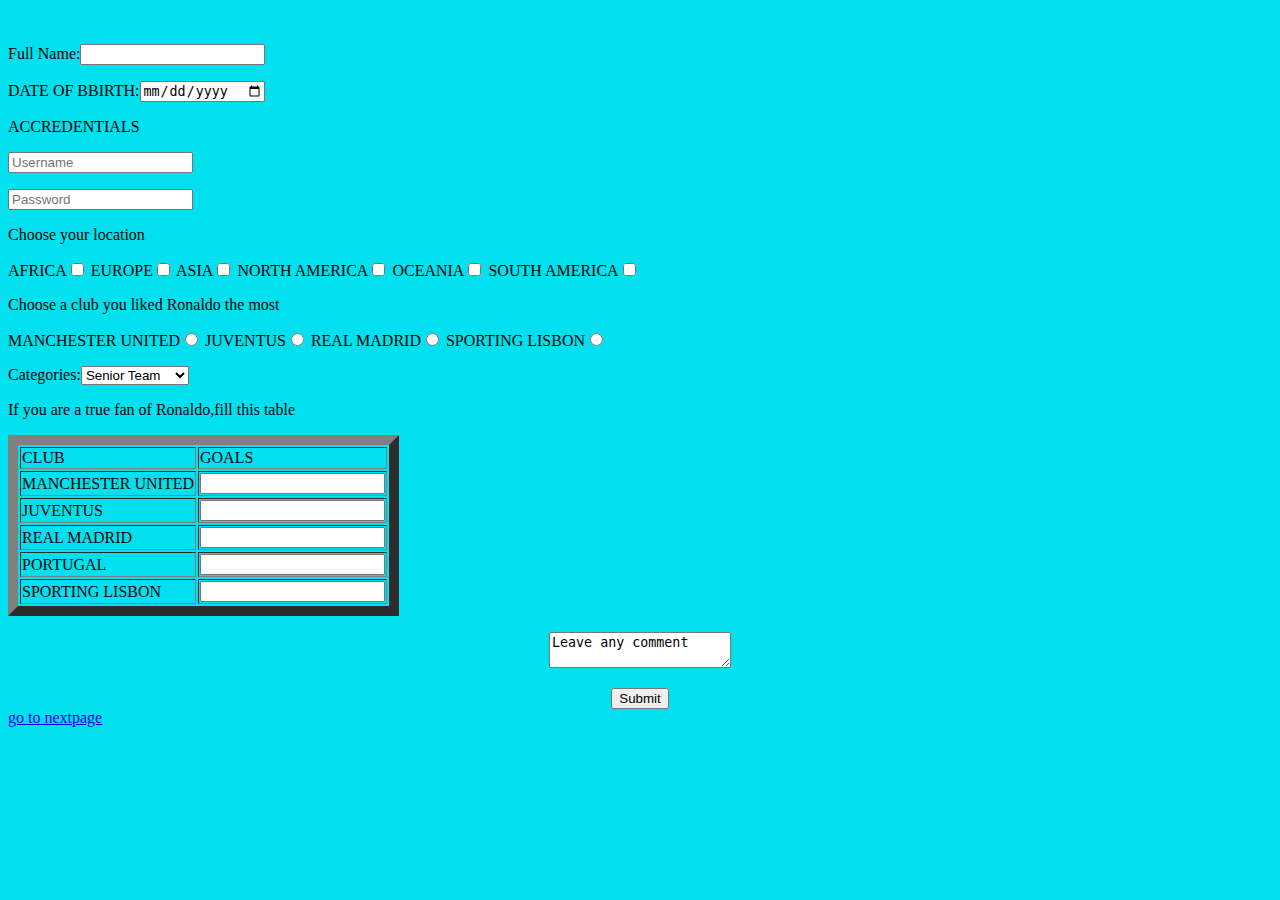
==== index.html @ addd19c0 "123" ====
<!DOCTYPE html>
<head>
<title>CR7
</title>
</head>
<body bgcolor="powdergreen">
<form>
<br><br>
Full Name:<input type="text"><P>
DATE OF BBIRTH:<input type="date"><P>
ACCREDENTIALS<P><input type="text" placeholder="Username"><p>
<input type="password" placeholder="Password"><P>
Choose your location<P>
AFRICA<input type="checkbox">
EUROPE<input type="checkbox">
ASIA<input type="checkbox">
NORTH AMERICA<input type="checkbox">
OCEANIA<input type="checkbox">
SOUTH AMERICA<input type="checkbox"><P>
    Choose a club you liked Ronaldo the most<P>
MANCHESTER UNITED<input type ="radio" name="G">
JUVENTUS<input type ="radio" name="G">
REAL MADRID<input type ="radio" name="G">
SPORTING LISBON<input type ="radio" name="G"><P>
Categories:<select>
<option>Senior Team</option>
<option>Junior Team</option>
<option>National Team</option>
</select>
</form>
If you are a true fan of Ronaldo,fill this table<p>
<table border=10>
<tr><td>CLUB</td><td>GOALS</td></tr>
<tr><td>MANCHESTER UNITED</td><td><input type="combobox"></td></tr>
<tr><td>JUVENTUS</td><td><input type="combobox"></td></tr>
<tr><td>REAL MADRID</td><td><input type="combobox"></td></tr>
<tr><td>PORTUGAL</td><td><input type="combobox"></td></tr>
<tr><td>SPORTING LISBON</td><td><input type="combobox"></td></tr>
</table><p>
<center><textarea>Leave any comment</textarea></center><p>
<center><input type="Submit"></center>
<a href="nextpage.html">go to nextpage </a>
</body>
</html>
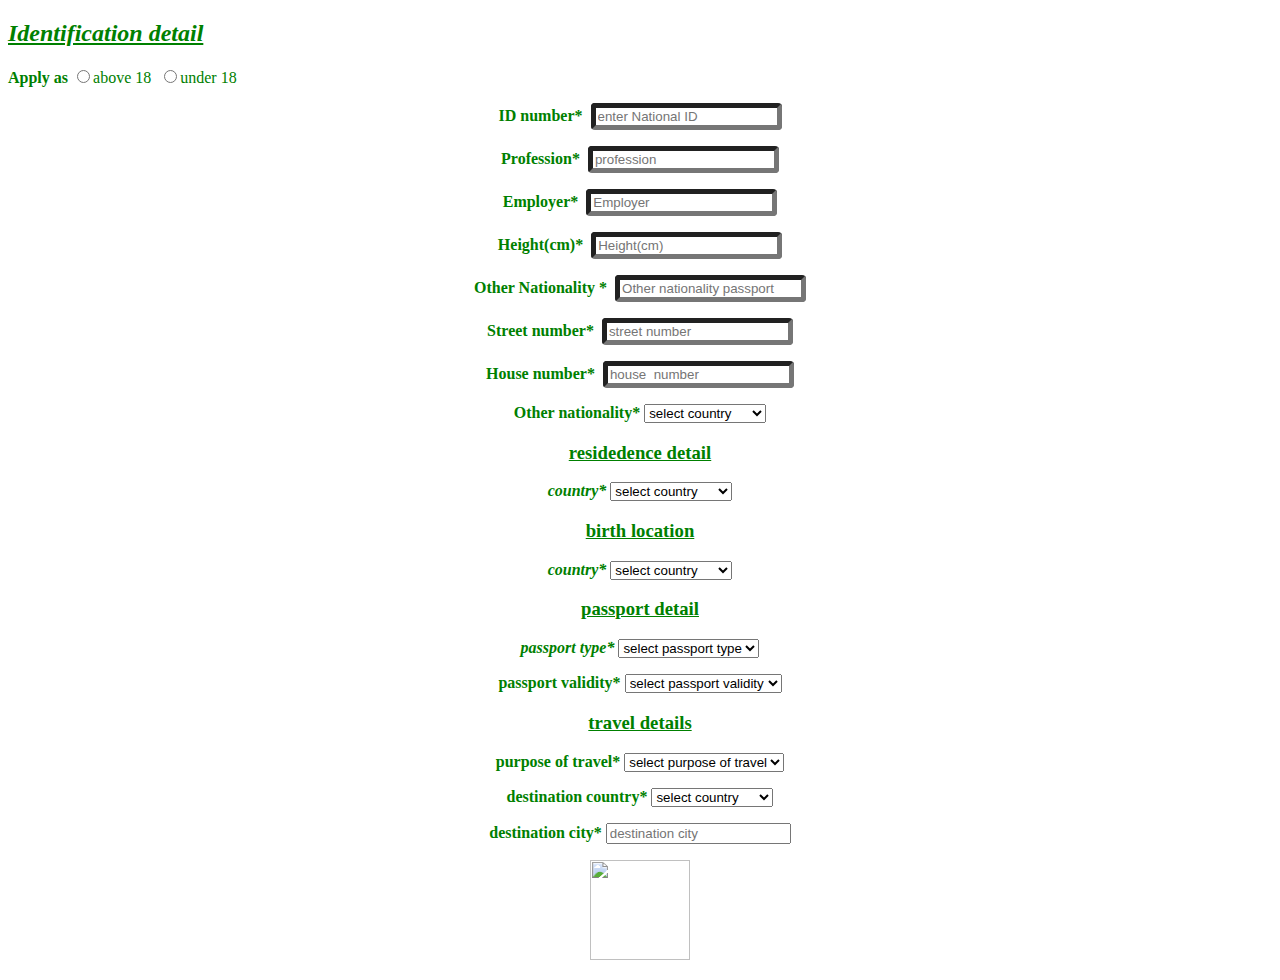
==== commit 8382a924: "Passport Application Form" ====
--- a/index.html
+++ b/index.html
@@ -1,45 +1,125 @@
+<!DOCTYPE html>
+<b><h2><u><i>Identification detail</i></u></h2></b><p>
+<html lang="en">
+<head>
+<title>
 
-<!DOCTYPE html>
-<head>
-<title>CR7
+passport application form
+<meta charset="utf-8">
 </title>
+<style type="text/css">
+	.color{
+		font-family: Comic sans MS;
+		color: green;}
+		.button{
+			
+			font-color:black;
+            text-align: center;
+		}
+
+
+		.fg{
+			border-radius: 4px;
+		    border-width: 5px;
+			border-height:16px;
+		}
+	</style>
 </head>
-<body bgcolor="powdergreen">
-<form>
-<br><br>
-Full Name:<input type="text"><P>
-DATE OF BBIRTH:<input type="date"><P>
-ACCREDENTIALS<P><input type="text" placeholder="Username"><p>
-<input type="password" placeholder="Password"><P>
-Choose your location<P>
-AFRICA<input type="checkbox">
-EUROPE<input type="checkbox">
-ASIA<input type="checkbox">
-NORTH AMERICA<input type="checkbox">
-OCEANIA<input type="checkbox">
-SOUTH AMERICA<input type="checkbox"><P>
-    Choose a club you liked Ronaldo the most<P>
-MANCHESTER UNITED<input type ="radio" name="G">
-JUVENTUS<input type ="radio" name="G">
-REAL MADRID<input type ="radio" name="G">
-SPORTING LISBON<input type ="radio" name="G"><P>
-Categories:<select>
-<option>Senior Team</option>
-<option>Junior Team</option>
-<option>National Team</option>
+<body   class="color">
+<b >Apply as</b>&nbsp;<input type="radio" name="m">above 18 &nbsp;<input type="radio" name="m">under 18
+<form class="button">
+<b>ID number*</b> &nbsp;<input type="text" placeholder="enter National ID" class="fg"><p>
+<b>Profession*</b> &nbsp;<input type="text" placeholder="profession"class="fg"><p>
+<b>Employer* &nbsp;</b><input type="text" placeholder="Employer"class="fg"><p>
+<b>Height(cm)* &nbsp;</b><input type="text" placeholder="Height(cm)" class="fg"><p>
+<b>Other Nationality *</b> &nbsp;<input type="text" placeholder="Other nationality passport"class="fg"><p>
+<b>Street number* &nbsp;</b><input type="text" placeholder="street number"class="fg"><p>
+<b>House number* &nbsp;</b><input type="text" placeholder="house  number"class="fg"><p>
+<b>Other nationality*</b>
+<select>
+<option>select country</option>
+<option>AMERICA</option>
+<option>FRANCE</option>
+<option>JAPAN</option>
+<option>CHINA</option>
+<option>PORTUGUAL</option>
+<option>SOUTH AFRICA</option>
+<option>NORTH AFRICA</option>
 </select>
+<p>
+<b><h3><u>residedence detail</h3></u></b><p>
+<b><i>country*</i></b>
+<select>
+<option>select country</option>
+<option>AMERICA</option>
+<option>FRANCE</option>
+<option>JAPAN</option>
+<option>CHINA</option>
+<option>PORTUGUAL</option>
+<option>SOUTH AFRICA</option>
+<option>NORTH AFRICA</option>
+</select><p>
+<b><h3><u>birth location</h3></u></b><p>
+<b><i>country*</i></b>
+<select>
+<option>select country</option>
+<option>AMERICA</option>
+<option>FRANCE</option>
+<option>JAPAN</option>
+<option>CHINA</option>
+<option>PORTUGUAL</option>
+<option>SOUTH AFRICA</option>
+<option>NORTH AFRICA</option>
+</select><p>
+<b><h3><u>passport detail</h3></u></b><p>
+<b><i>passport type*</i></b>
+<select>
+<option>select passport type</option>
+<option>pass898753</option>
+<option>pass787354</option>
+<option>pass776353</option>
+<option>pass77</option>
+<option>pass888</option>
+<option>pass258</option>
+<option>pass55</option>
+</select><p>
+<b>passport validity*</b>
+<select>
+<option>select passport validity</option>
+<option>one month</option>
+<option>three months</option>
+<option>six months</option>
+<option>one year</option>
+<option>two years</option>
+<option>three years</option>
+<option>five years</option>
+</select><p>
+<b><h3><u>travel details</b></h3></u><p>
+<b>purpose of travel*</b>
+<select>
+<option>select purpose of travel</option>
+<option>visit</option>
+<option>job searching</option>
+<option>trading</option>
+<option>tourist</option>
+<option>mariage</option>
+<option>political issues</option>
+<option>studing</option>
+</select><p>
+<b>destination country*</b>
+<select>
+<option>select country</option>
+<option>AMERICA</option>
+<option>FRANCE</option>
+<option>JAPAN</option>
+<option>CHINA</option>
+<option>PORTUGUAL</option>
+<option>SOUTH AFRICA</option>
+<option>NORTH AFRICA</option>
+</select><p>
+<b>destination city*</b>&nbsp;<input type="text" placeholder="destination city"><p>
+	<b> <img src="Screenshot (1).png" width="100px" height="100x"><p>
+
 </form>
-If you are a true fan of Ronaldo,fill this table<p>
-<table border=10>
-<tr><td>CLUB</td><td>GOALS</td></tr>
-<tr><td>MANCHESTER UNITED</td><td><input type="combobox"></td></tr>
-<tr><td>JUVENTUS</td><td><input type="combobox"></td></tr>
-<tr><td>REAL MADRID</td><td><input type="combobox"></td></tr>
-<tr><td>PORTUGAL</td><td><input type="combobox"></td></tr>
-<tr><td>SPORTING LISBON</td><td><input type="combobox"></td></tr>
-</table><p>
-<center><textarea>Leave any comment</textarea></center><p>
-<center><input type="Submit"></center>
-<a href="nextpage.html">go to nextpage </a>
 </body>
-</html>
+</html>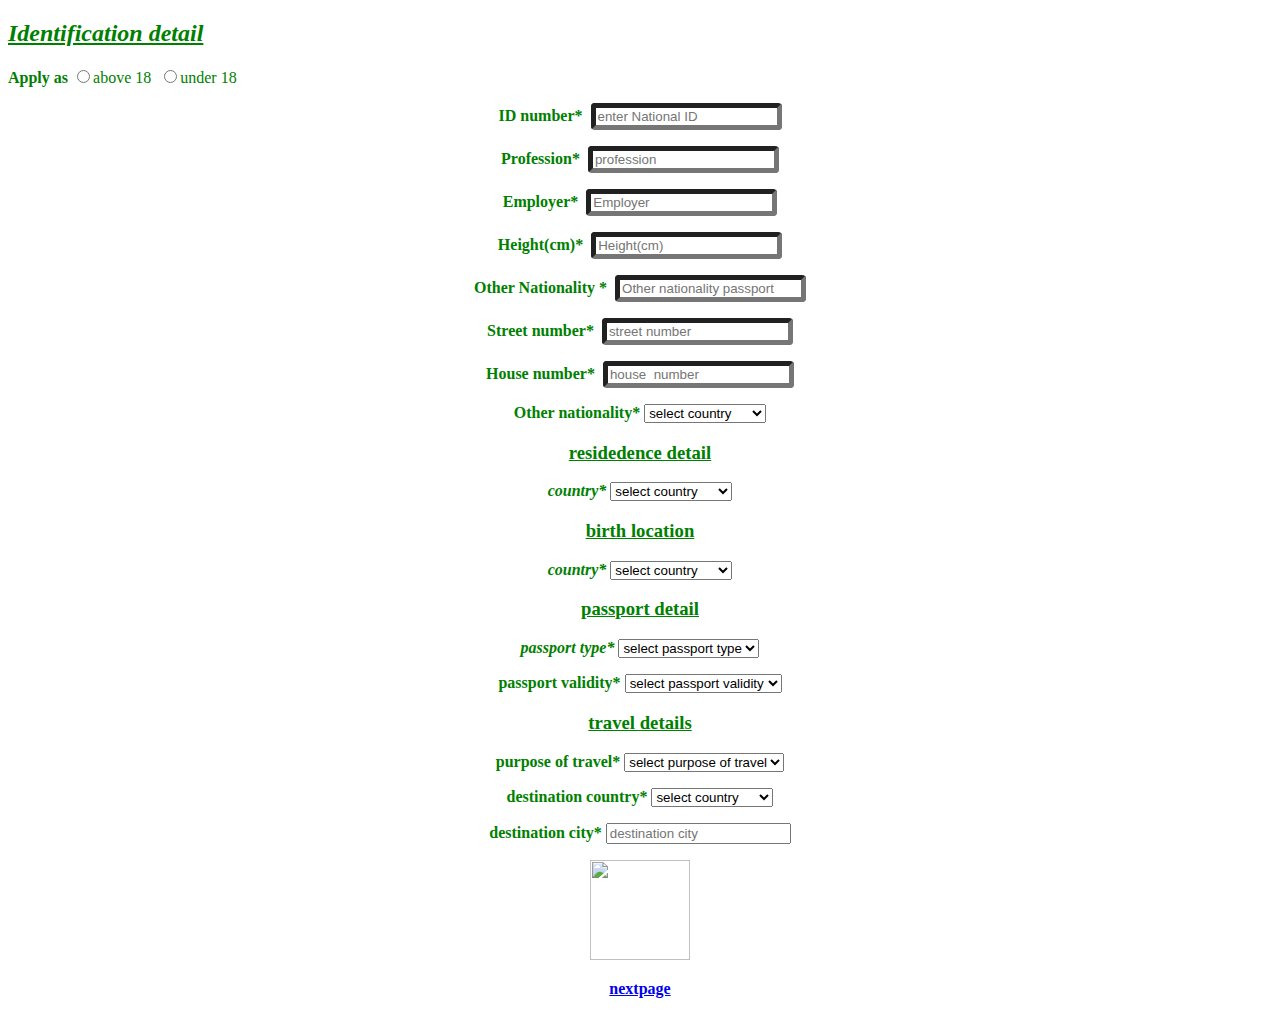
==== commit 78fea97b: "passport applicaton form" ====
--- a/index.html
+++ b/index.html
@@ -121,5 +121,6 @@
 	<b> <img src="Screenshot (1).png" width="100px" height="100x"><p>
 
 </form>
+<a href="nzibuka.html">nextpage</a>
 </body>
 </html>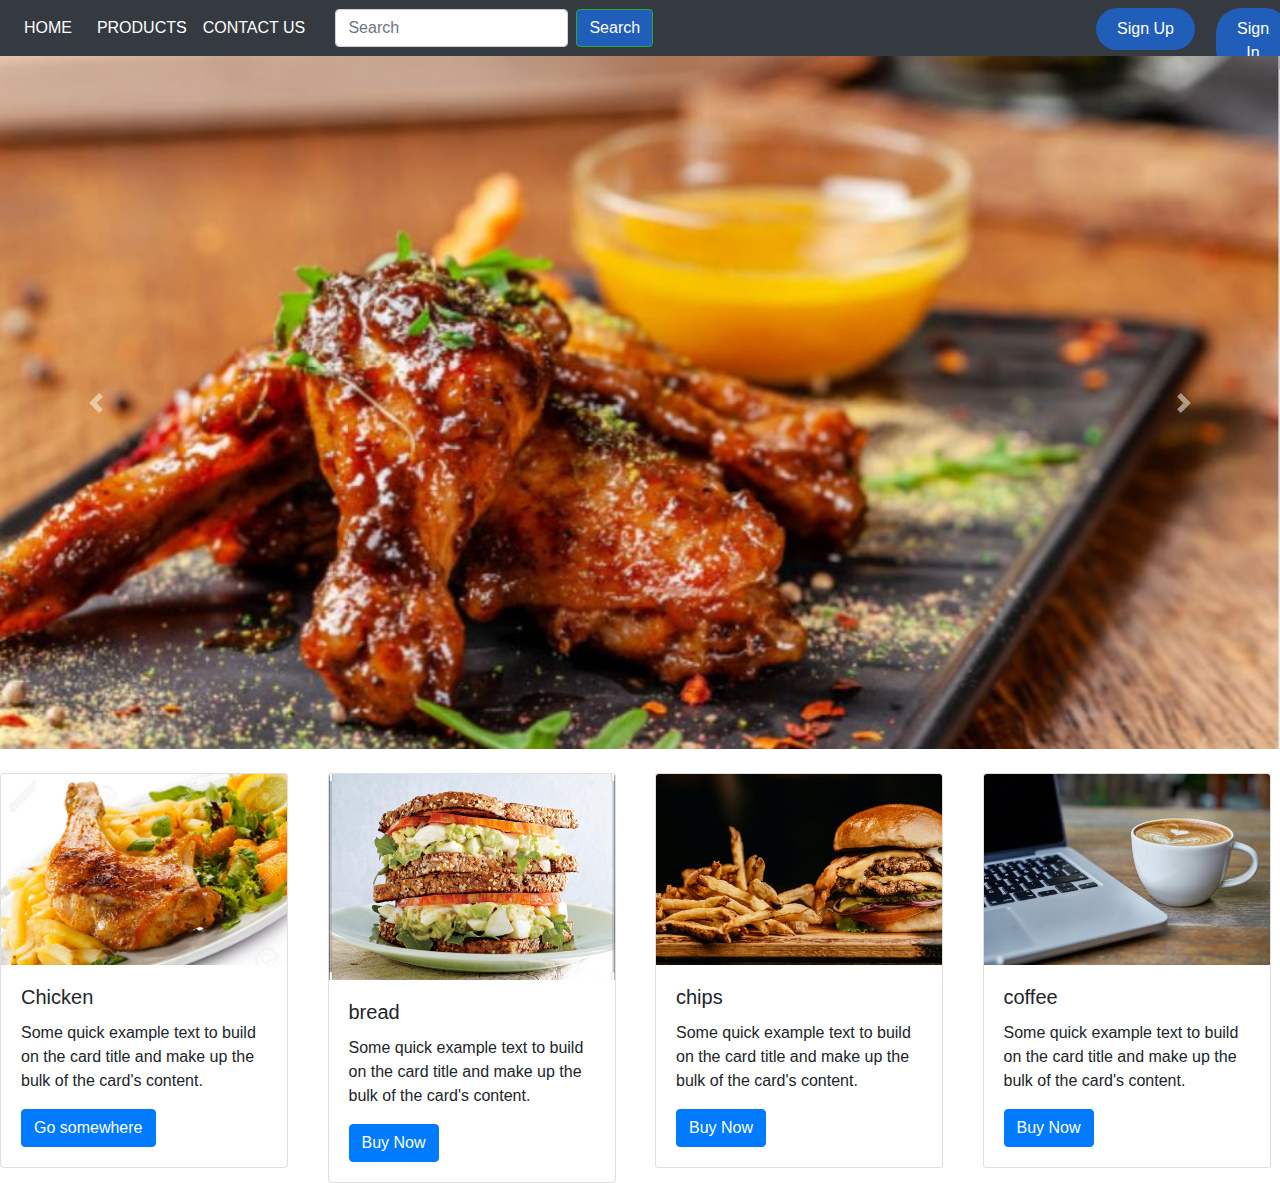
==== commit 4d0e3997: "all" ====
--- a/index.html
+++ b/index.html
@@ -1,126 +1,114 @@
 <!DOCTYPE html>
-<b><h2><u><i>Identification detail</i></u></h2></b><p>
 <html lang="en">
 <head>
-<title>
+  <title>Kiza Restaurent</title>
+  <meta charset="utf-8">
+  <meta name="viewport" content="width=device-width, initial-scale=1">
+  <link rel="stylesheet" href="css/bootstrap.min.css">
+  <script src="js/jquery.min.js"></script>
+  <script src="https://cdnjs.cloudflare.com/ajax/libs/popper.js/1.16.0/umd/popper.min.js"></script>
+  <script src="js/bootstrap.min.js"></script>
+  <style type="text/css">
+    .btn-curve {
+    border-radius: 25px;
+  }
+  </style>
+</head>
+<body>
 
-passport application form
-<meta charset="utf-8">
-</title>
-<style type="text/css">
-	.color{
-		font-family: Comic sans MS;
-		color: green;}
-		.button{
-			
-			font-color:black;
-            text-align: center;
-		}
+  <nav class="navbar navbar-expand-sm bg-dark navbar-dark">
+    <ul class="navbar-nav">
+      <li class="nav-item">
+        <a class="nav-link" style="color: #fff;" href="index.html">HOME&nbsp;&nbsp;</a>
+      </li>
+      <li class="nav-item">
+        <a class="nav-link" style="color: #fff;" href="prod.html">PRODUCTS</a>
+      </li>
+      <li class="nav-item">
+        <a class="nav-link" style="color: #fff;" href="contact.html">CONTACT US&nbsp;&nbsp;&nbsp;&nbsp;&nbsp;</a>
+      </li>
+      <li class="nav-item" style="position:absolute;margin-left: 1080px;">
+        <a class="nav-link btn-curve btn btn-default" style="color: #fff; background-color: #215eb9;padding-left: 20px;padding-right: 20px" href="nzibuka.html">Sign Up</a>
+      </li>
+      <li class="nav-item" style="position:absolute;margin-left: 1200px;">
+        <a href="login.html" class="nav-link btn-curve btn btn-dafault" style="color: #fff; background-color: #215eb9;padding-left: 20px;padding-right: 20px" href="#">Sign In</a>
+      </li>
+    </ul>
+    <form class="form-inline" action="/action_page.php">
+      <input class="form-control mr-sm-2" type="text" placeholder="Search">
+      <button class="btn btn-success" type="submit" style="background-color: #215eb9;">Search</button>
+    </form>
+  </nav>
+
+  <!-- <div class="container"> -->
+    <div id="carouselExampleControls" class="carousel slide" data-ride="carousel">
+      <div class="carousel-inner">
+        <div class="carousel-item active">
+          <img class="d-block w-100" src="images/bg_7.JPG" alt="First slide">
+        </div>
+        <div class="carousel-item">
+          <img class="d-block w-100" src="images/image_2.jpg" alt="Second slide">
+        </div>
+        <div class="carousel-item">
+          <img class="d-block w-100" src="images/food.jpeg" alt="Third slide">
+        </div>
+      </div>
+      <a class="carousel-control-prev" href="#carouselExampleControls" role="button" data-slide="prev">
+        <span class="carousel-control-prev-icon" aria-hidden="true"></span>
+        <span class="sr-only">Previous</span>
+      </a>
+      <a class="carousel-control-next" href="#carouselExampleControls" role="button" data-slide="next">
+        <span class="carousel-control-next-icon" aria-hidden="true"></span>
+        <span class="sr-only">Next</span>
+      </a>
+    </div><br>
+    <div class="row">
+      <div class="col-sm-3">
+        <div class="card" style="width: 18rem;">
+          <img class="card-img-top" src="products/12.jpg" alt="Card image cap">
+          <div class="card-body">
+            <h5 class="card-title">Chicken</h5>
+            <p class="card-text">Some quick example text to build on the card title and make up the bulk of the card's content.</p>
+            <a href="#" class="btn btn-primary">Go somewhere</a>
+          </div>
+        </div>
+      </div>
+      <div class="col-sm-3">
+        <div class="card" style="width: 18rem;">
+          <img class="card-img-top" src="products/13.jpeg" alt="Card image cap">
+          <div class="card-body">
+            <h5 class="card-title">bread</h5>
+            <p class="card-text">Some quick example text to build on the card title and make up the bulk of the card's content.</p>
+            <a href="#" class="btn btn-primary">Buy Now</a>
+          </div>
+        </div>
+      </div>
+      <div class="col-sm-3">
+        <div class="card" style="width: 18rem;">
+          <img class="card-img-top" src="products/20.jpeg" alt="Card image cap">
+          <div class="card-body">
+            <h5 class="card-title">chips</h5>
+            <p class="card-text">Some quick example text to build on the card title and make up the bulk of the card's content.</p>
+            <a href="#" class="btn btn-primary">Buy Now</a>
+          </div>
+        </div>
+      </div>
+      <div class="col-sm-3">
+        <div class="card" style="width: 18rem;">
+          <img class="card-img-top" src="products/21.jpeg" alt="Card image cap">
+          <div class="card-body">
+            <h5 class="card-title">coffee</h5>
+            <p class="card-text">Some quick example text to build on the card title and make up the bulk of the card's content.</p>
+            <a href="#" class="btn btn-primary">Buy Now</a>
+          </div>
+        </div>
 
 
-		.fg{
-			border-radius: 4px;
-		    border-width: 5px;
-			border-height:16px;
-		}
-	</style>
-</head>
-<body   class="color">
-<b >Apply as</b>&nbsp;<input type="radio" name="m">above 18 &nbsp;<input type="radio" name="m">under 18
-<form class="button">
-<b>ID number*</b> &nbsp;<input type="text" placeholder="enter National ID" class="fg"><p>
-<b>Profession*</b> &nbsp;<input type="text" placeholder="profession"class="fg"><p>
-<b>Employer* &nbsp;</b><input type="text" placeholder="Employer"class="fg"><p>
-<b>Height(cm)* &nbsp;</b><input type="text" placeholder="Height(cm)" class="fg"><p>
-<b>Other Nationality *</b> &nbsp;<input type="text" placeholder="Other nationality passport"class="fg"><p>
-<b>Street number* &nbsp;</b><input type="text" placeholder="street number"class="fg"><p>
-<b>House number* &nbsp;</b><input type="text" placeholder="house  number"class="fg"><p>
-<b>Other nationality*</b>
-<select>
-<option>select country</option>
-<option>AMERICA</option>
-<option>FRANCE</option>
-<option>JAPAN</option>
-<option>CHINA</option>
-<option>PORTUGUAL</option>
-<option>SOUTH AFRICA</option>
-<option>NORTH AFRICA</option>
-</select>
-<p>
-<b><h3><u>residedence detail</h3></u></b><p>
-<b><i>country*</i></b>
-<select>
-<option>select country</option>
-<option>AMERICA</option>
-<option>FRANCE</option>
-<option>JAPAN</option>
-<option>CHINA</option>
-<option>PORTUGUAL</option>
-<option>SOUTH AFRICA</option>
-<option>NORTH AFRICA</option>
-</select><p>
-<b><h3><u>birth location</h3></u></b><p>
-<b><i>country*</i></b>
-<select>
-<option>select country</option>
-<option>AMERICA</option>
-<option>FRANCE</option>
-<option>JAPAN</option>
-<option>CHINA</option>
-<option>PORTUGUAL</option>
-<option>SOUTH AFRICA</option>
-<option>NORTH AFRICA</option>
-</select><p>
-<b><h3><u>passport detail</h3></u></b><p>
-<b><i>passport type*</i></b>
-<select>
-<option>select passport type</option>
-<option>pass898753</option>
-<option>pass787354</option>
-<option>pass776353</option>
-<option>pass77</option>
-<option>pass888</option>
-<option>pass258</option>
-<option>pass55</option>
-</select><p>
-<b>passport validity*</b>
-<select>
-<option>select passport validity</option>
-<option>one month</option>
-<option>three months</option>
-<option>six months</option>
-<option>one year</option>
-<option>two years</option>
-<option>three years</option>
-<option>five years</option>
-</select><p>
-<b><h3><u>travel details</b></h3></u><p>
-<b>purpose of travel*</b>
-<select>
-<option>select purpose of travel</option>
-<option>visit</option>
-<option>job searching</option>
-<option>trading</option>
-<option>tourist</option>
-<option>mariage</option>
-<option>political issues</option>
-<option>studing</option>
-</select><p>
-<b>destination country*</b>
-<select>
-<option>select country</option>
-<option>AMERICA</option>
-<option>FRANCE</option>
-<option>JAPAN</option>
-<option>CHINA</option>
-<option>PORTUGUAL</option>
-<option>SOUTH AFRICA</option>
-<option>NORTH AFRICA</option>
-</select><p>
-<b>destination city*</b>&nbsp;<input type="text" placeholder="destination city"><p>
-	<b> <img src="Screenshot (1).png" width="100px" height="100x"><p>
-
-</form>
-<a href="nzibuka.html">nextpage</a>
+      </div>
+    </div>
+  <!-- </div> -->
+  <script>
+    $('.carousel').carousel();
+  </script>
 </body>
-</html>+</html>
